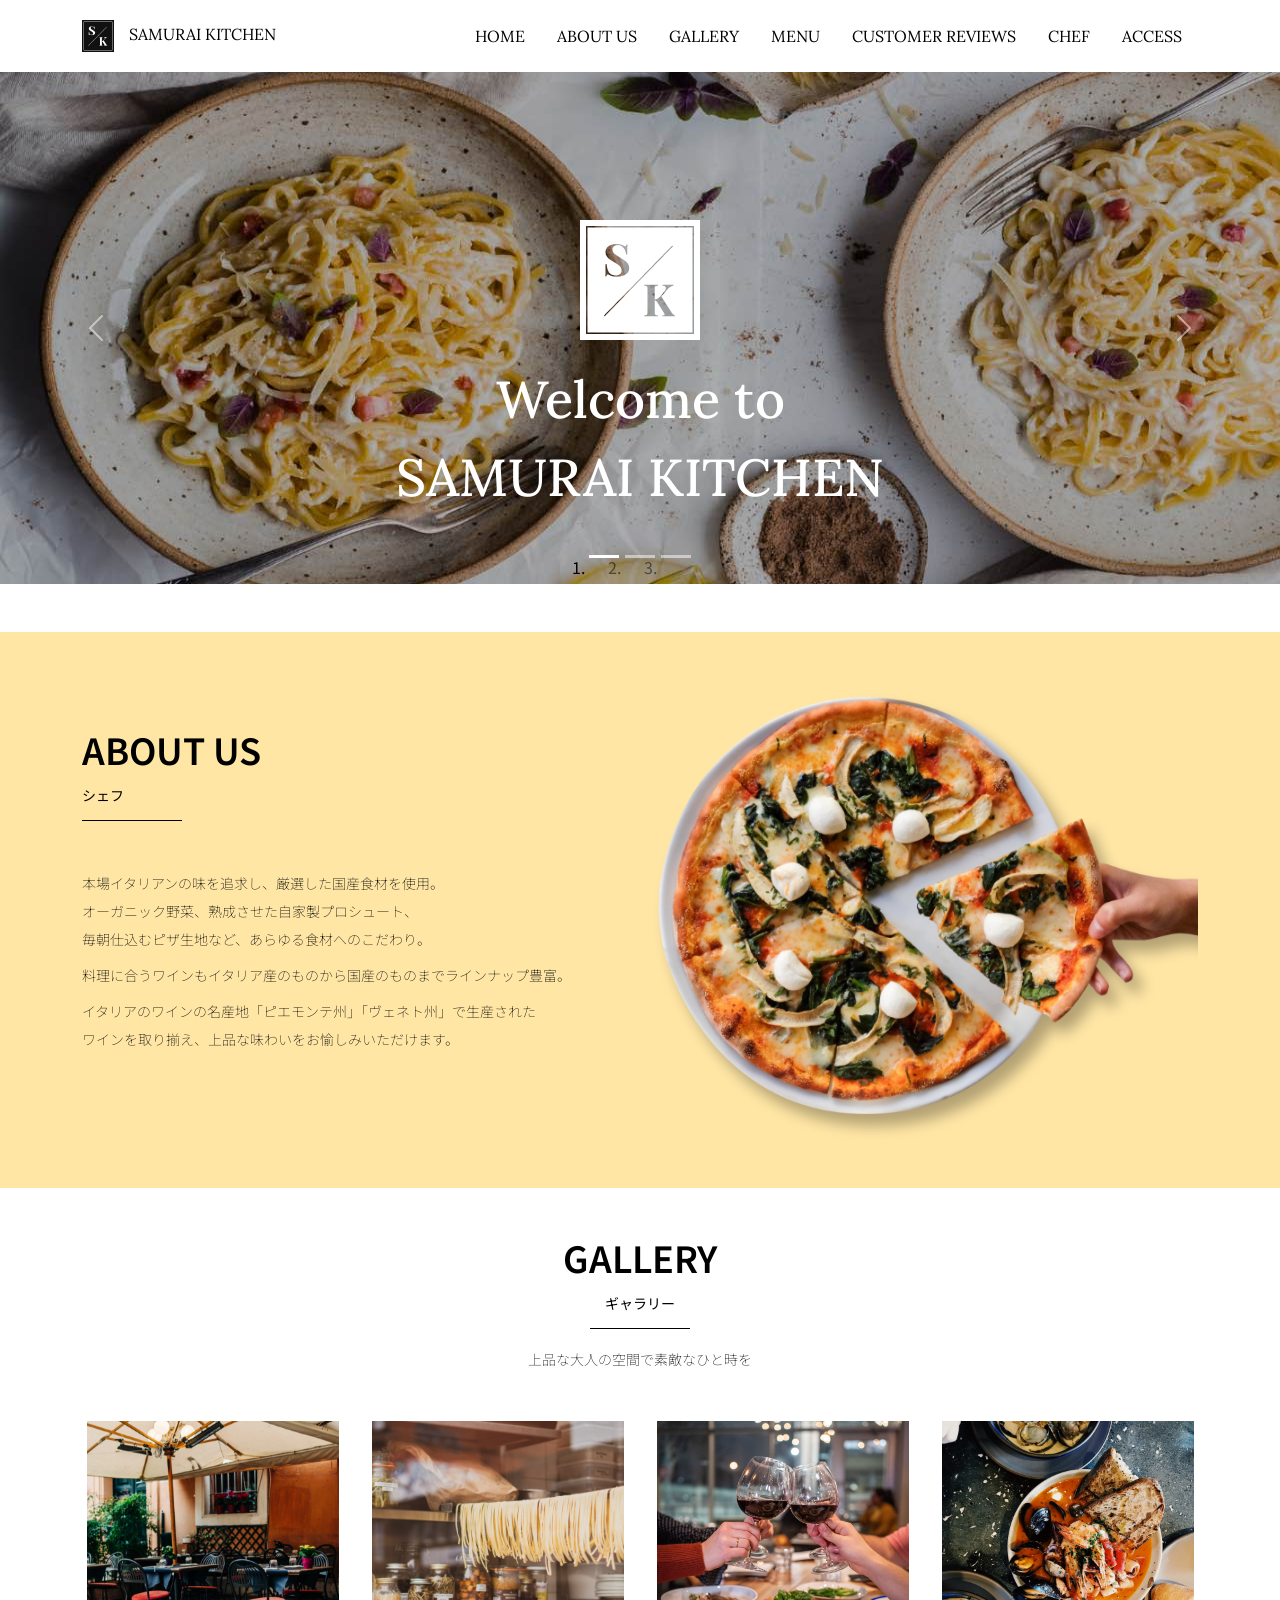
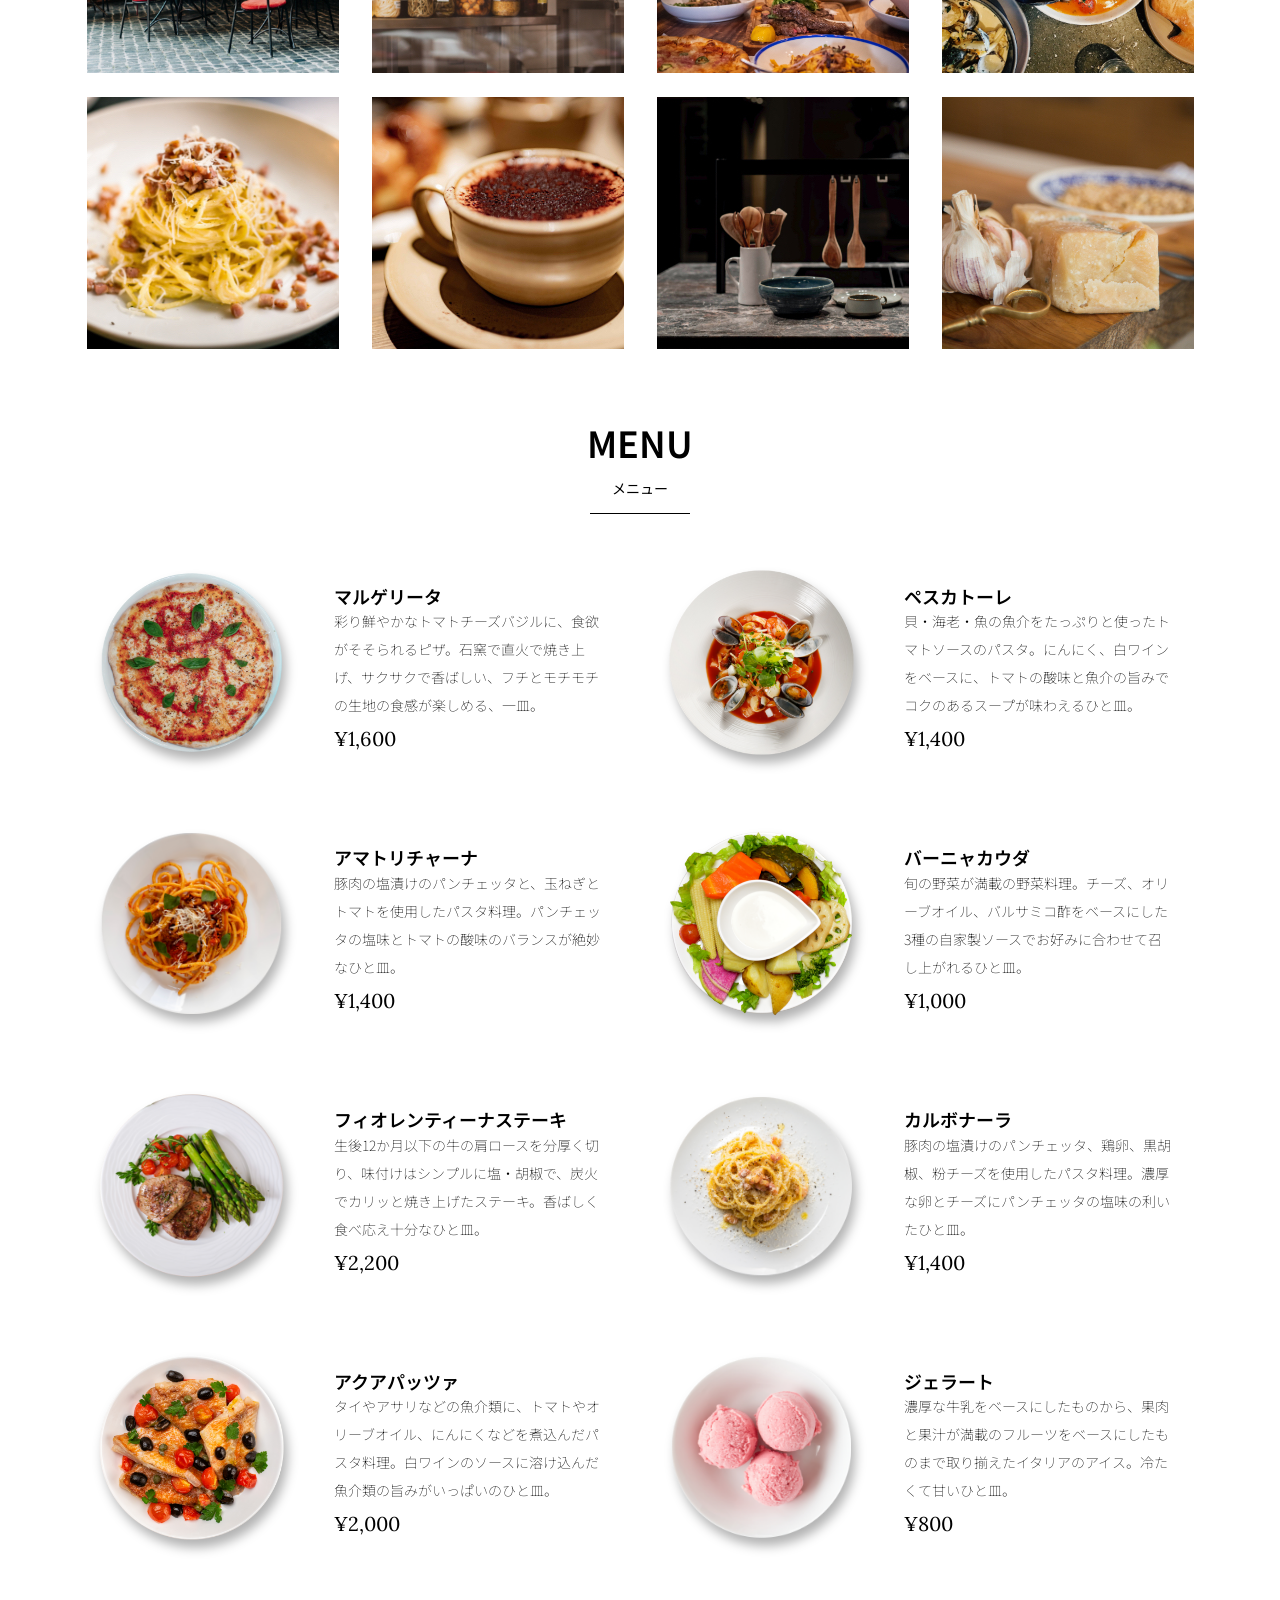
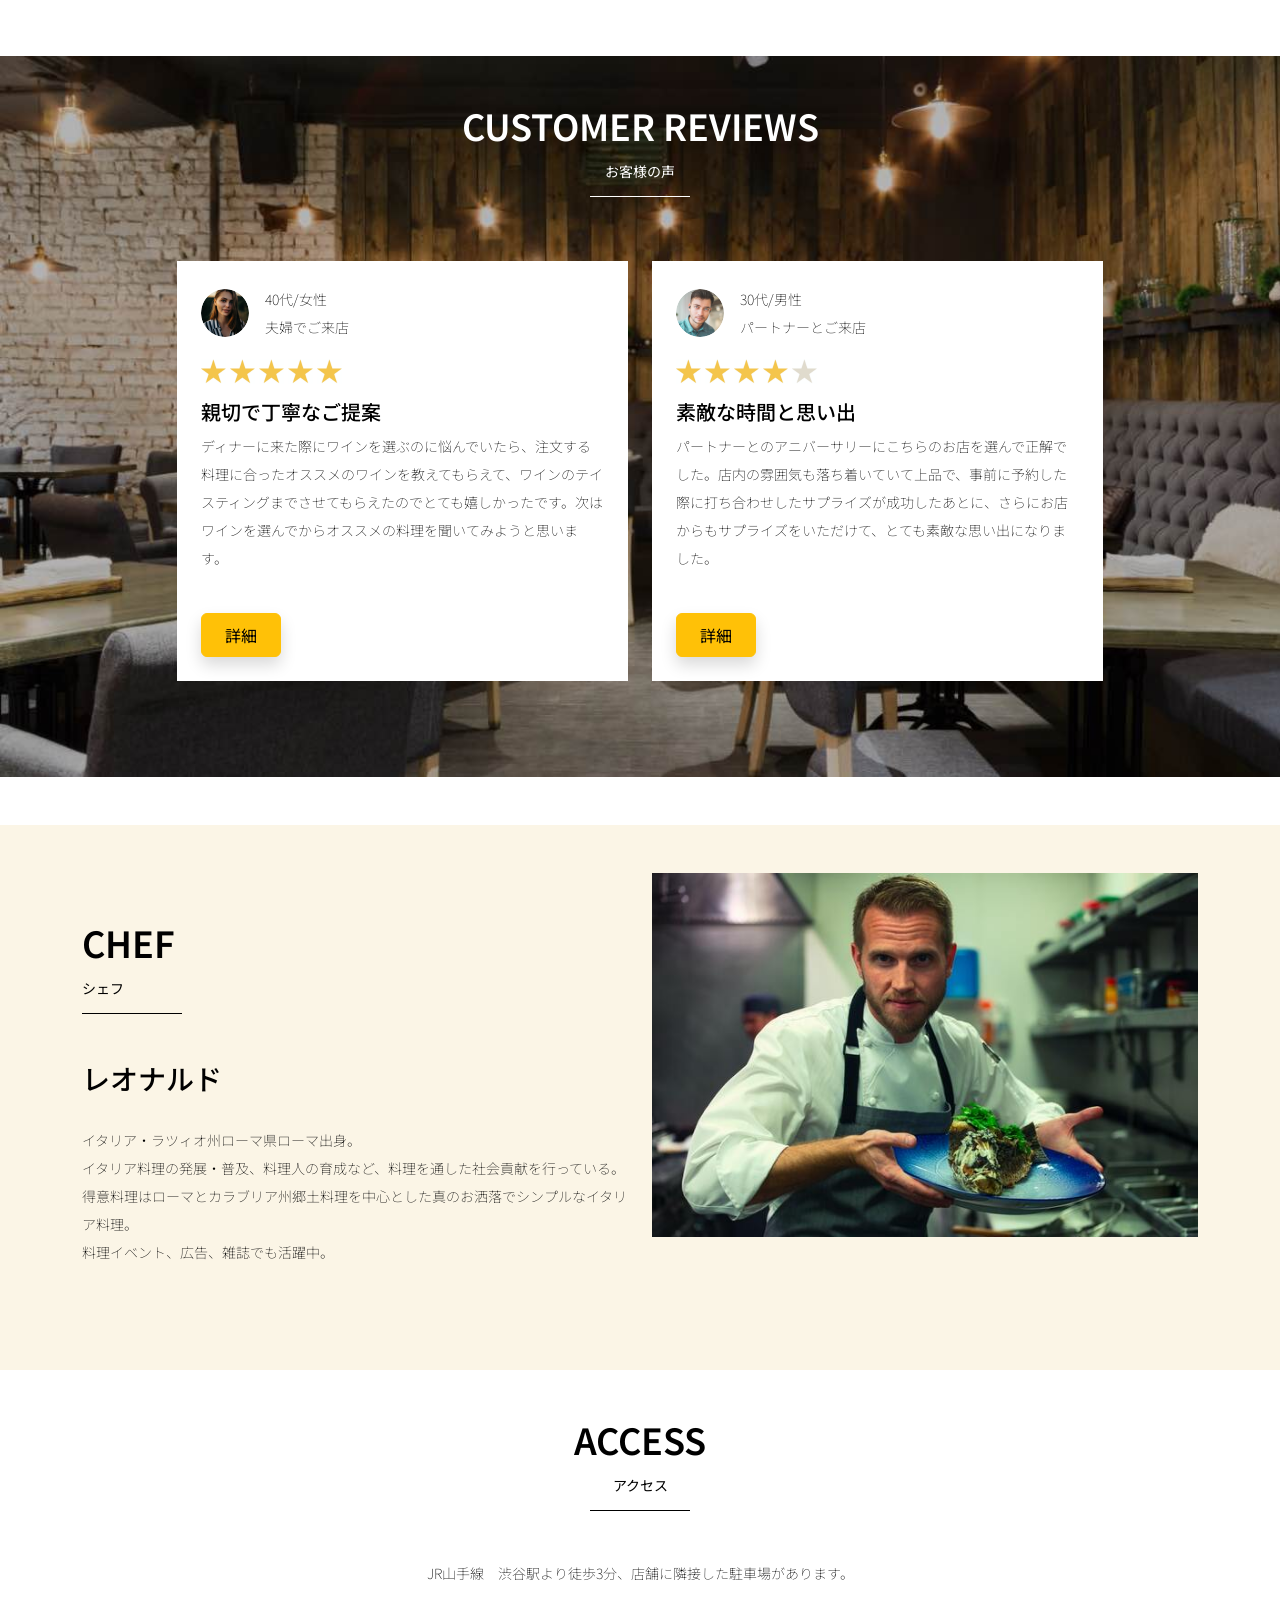
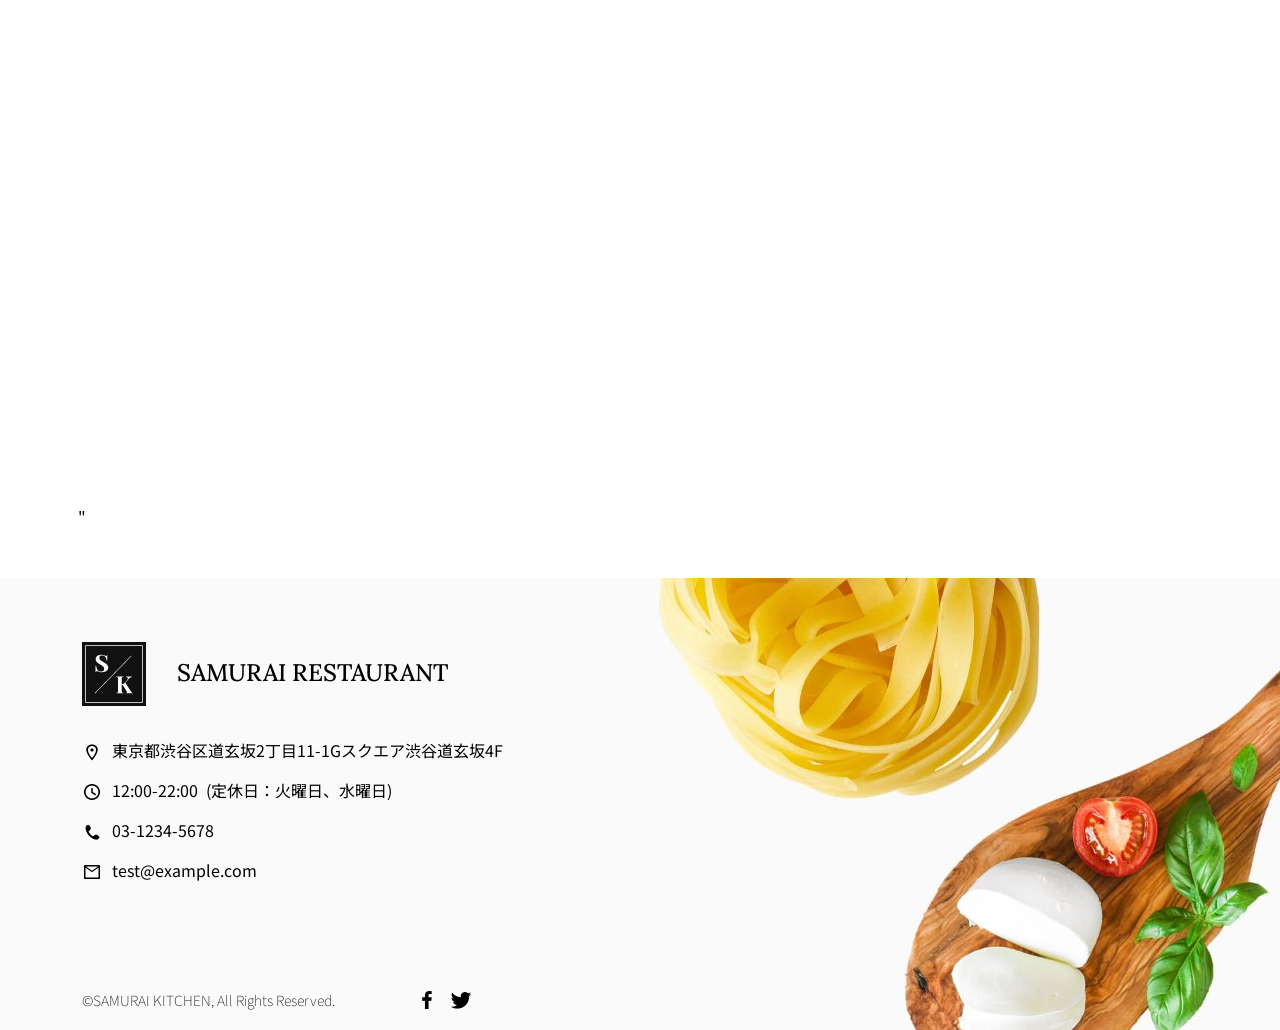
==== kadai_015/index.html @ 29d04e66 "Add files via upload" ====
<!doctype html>
<html lang="ja">

<head>
  <meta charset="utf-8">
  <meta name="viewport" content="width=device-width, initial-scale=1">
  <meta name="description" content="">
  <meta name="author" content="SAMURAI ENGINEER">
  <title>SAMURAI XD_HTML教材</title>
  <!-- ************************************************ bootstrap.min.cssの読み込み -->
  <link href="https://cdn.jsdelivr.net/npm/bootstrap@5.0.0-beta1/dist/css/bootstrap.min.css" rel="stylesheet"
    integrity="sha384-giJF6kkoqNQ00vy+HMDP7azOuL0xtbfIcaT9wjKHr8RbDVddVHyTfAAsrekwKmP1" crossorigin="anonymous">
  <!-- ************************************************ bootstrap.bundle.min.jsの読み込み -->
  <script src="https://cdn.jsdelivr.net/npm/bootstrap@5.0.0-beta1/dist/js/bootstrap.bundle.min.js"
    integrity="sha384-ygbV9kiqUc6oa4msXn9868pTtWMgiQaeYH7/t7LECLbyPA2x65Kgf80OJFdroafW" crossorigin="anonymous" defer>
  </script>

  <!-- ************************************************ Google Font読み込み -->
  <link rel="preconnect" href="https://fonts.gstatic.com">
  <link href="https://fonts.googleapis.com/css2?family=Lora&display=swap" rel="stylesheet">
  <link href="https://fonts.googleapis.com/css2?family=Noto+Sans+JP:wght@300&display=swap" rel="stylesheet">
  <!-- ************************************************ Font Awesome -->
  <link rel="stylesheet" href="https://use.fontawesome.com/releases/v5.1.0/css/all.css"
    integrity="sha384-lKuwvrZot6UHsBSfcMvOkWwlCMgc0TaWr+30HWe3a4ltaBwTZhyTEggF5tJv8tbt" crossorigin="anonymous">
  <!-- ************************************************今回作成する styles.cssの読み込み -->
  <link href="stylesheet/style.css" rel="stylesheet">
  <!-- ************************************************  -->
</head>

<body>
  <main>
        <!-- ナビゲーションバー開始 -->
   <nav class="navbar navbar-expand-lg">
     <div class="container">
       <a class="navbar-brand my_navbar_brand">
         <img class="img-fluid navbar_brand_logo" src="img/site_logo.png" alt="サイトアイコン"><span>SAMURAI KITCHEN</span>
       </a>
       <div class="navbar-toggler hamburger_menu" data-bs-toggle="collapse" data-bs-target="#navbarNav"
         　aria-controls="navbarNav" aria-expanded="false" aria-label="Toggle navigation">
         <input type="checkbox" id="hamburger_btn_check">
         <label for="hamburger_btn_check" class="hamburger_btn">
           <img class="btn_open" src="img/button_open.png" alt="ナビゲーションバーのボタン">
           <img class="btn_close" src="img/button_close.png" alt="ナビゲーションバーのボタン">
         </label>
       </div>
       <div class="collapse navbar-collapse justify-content-end" id="navbarNav">
         <ul class="navbar-nav">
           <li class="nav-item px-2">
             <a class="nav-link my_nav_link my-2" aria-current="page" href="#">HOME</a>
           </li>

           <li class="nav-item px-2">
             <a class="nav-link my_nav_link my-2" href="#about">ABOUT US</a>
           </li>

           <li class="nav-item px-2">
             <a class="nav-link my_nav_link my-2" href="#gallery">GALLERY</a>
           </li>

           <li class="nav-item px-2">
             <a class="nav-link my_nav_link my-2" href="#menu">MENU</a>
           </li>

           <li class="nav-item px-2">
             <a class="nav-link my_nav_link my-2" href="#review">CUSTOMER REVIEWS</a>
           </li>
           <li class="nav-item px-2">
             <a class="nav-link my_nav_link my-2" href="#chef">CHEF</a>
           </li>

           <li class="nav-item px-2">
             <a class="nav-link my_nav_link my-2" href="#access">ACCESS</a>
           </li>
             
         </ul>
       </div>
     </div>
   </nav>
<!-- ナビゲーションバー終了 -->

    <!-- ************************************************ カルーセル開始 -->
     <div id="myCarousel" class="carousel slide mb-5" data-bs-ride="carousel">
      <ol class="carousel-indicators">
        <li data-bs-target="#myCarousel" data-bs-slide-to="0" class="active"></li>
        <li data-bs-target="#myCarousel" data-bs-slide-to="1"></li>
        <li data-bs-target="#myCarousel" data-bs-slide-to="2"></li>      
      </ol>
      <div class="carousel-inner">
        <div class="carousel-item active">
          <img src="img/slider-1.jpg" alt="SAMURAI KITCHEN-1">
          <div class="carousel-caption">
            <h1 class="my_carousel_caption">
              Welcome to<br>
              SAMURAI KITCHEN
            </h1>
          </div>
        </div>
        <div class="carousel-item">
          <img src="img/slider-2.jpg" alt="サンプル画像">
          <div class="carousel-caption">
            <h1 class="my_carousel_caption">
              The fabulous combination of&nbsp;wine&nbsp;and&nbsp;food
            </h1>
          </div>
        </div>
        <div class="carousel-item">
          <img src="img/slider-3.jpg" alt="サンプル画像">
          <div class="carousel-caption">
            <h1 class="my_carousel_caption">Get the Italian taste<br>
       at the SAMURAI&nbsp;KITCHEN
      </h1>
          </div>
        </div>
      </div>
      <a class="carousel-control-prev" href="#myCarousel" role="button" data-bs-slide="prev">
        <span class="carousel-control-prev-icon" aria-hidden="true"></span>
        <span class="visually-hidden">Previous</span>
      </a>
      <a class="carousel-control-next" href="#myCarousel" role="button" data-bs-slide="next">
        <span class="carousel-control-next-icon" aria-hidden="true"></span>
        <span class="visually-hidden">Next</span>
      </a>
     </div>

    <!-- ************************************************ カルーセル終了 -->

    <!-- ************************************************ アバウトセクション開始 -->
    <section class="about_us_bg" id="about">
      <div class="container py-5 mb-5">
        <div class="row">
          <div class="col-lg-6 text-left">
            <div class="py-5">
              <h2 class="section_title about mb-5">
                ABOUT US
              </h2>
              <p class="mb-2">本場イタリアンの味を追求し、厳選した国産食材を使用。<br>
               オーガニック野菜、熟成させた自家製プロシュート、<br>
               毎朝仕込むピザ生地など、あらゆる食材へのこだわり。<br>
              </p>
              <p class="mb-2">料理に合うワインもイタリア産のものから国産のものまでラインナップ豊富。<br>
              </p>
              <p class="mb-2">イタリアのワインの名産地「ピエモンテ州」「ヴェネト州」で生産された<br>
               ワインを取り揃え、上品な味わいをお愉しみいただけます。<br>
              </p>
            </div>
          </div>
          <div class="col-lg-6">
            <img src="img/img-about-us.png" class="img-fluid" alt="pizza">
          </div>
        </div>
      </div>

    </section>
    <!-- ************************************************ アバウトセクション終了 -->

    <!-- ************************************************ ギャラリーセクション開始 -->
    <section id="gallery">
      <div class="container mb-5">
        <h2 class="mb-3 section_title gallery text-center">GALLERY</h2>
        <p class="text-center mb-5">上品な大人の空間で素敵なひと時を

        </p> 
        <div class="row">
          <div class="col-6 col-lg-3 mb-4 d-flex justify-content-center">
            <img class="img-fluid" src="img/gallery-1.jpg" alt="サンプル画像">
          </div>
          <div class="col-6 col-lg-3 mb-4 d-flex justify-content-center">
            <img class="img-fluid" src="img/gallery-2.jpg" alt="サンプル画像">
          </div>
          <div class="col-6 col-lg-3 mb-4 d-flex justify-content-center">
            <img class="img-fluid" src="img/gallery-3.jpg" alt="サンプル画像">
          </div>
          <div class="col-6 col-lg-3 mb-4 d-flex justify-content-center">
            <img class="img-fluid" src="img/gallery-4.jpg" alt="サンプル画像">
          </div> 
          <div class="col-6 col-lg-3 mb-4 d-flex justify-content-center">
            <img class="img-fluid" src="img/gallery-5.jpg" alt="サンプル画像">
          </div>
          <div class="col-6 col-lg-3 mb-4 d-flex justify-content-center">
            <img class="img-fluid" src="img/gallery-6.jpg" alt="サンプル画像">
          </div>
          <div class="col-6 col-lg-3 mb-4 d-flex justify-content-center">
            <img class="img-fluid" src="img/gallery-7.jpg" alt="サンプル画像">
          </div>
          <div class="col-6 col-lg-3 mb-4 d-flex justify-content-center">
            <img class="img-fluid" src="img/gallery-8.jpg" alt="サンプル画像">
          </div>
        </div>
      </div>
    </section>
    <!-- ************************************************ ギャラリーセクション終了 -->

    <!-- ************************************************ メニューセクション -->
    <section id="menu">
      <div class="container">
        <div class="row">
          <div class="col-lg-12">
            <h2 class="section_title menu text-center mb-5">MENU</h2>
          </div>
        </div>
      </div>
      <div class="container mb-5">
        <div class="row">
          <div class="col-12 col-lg-6">
            <div class="row g-0 mb-4">
              <div class="col-12 col-lg-5 text-center">
                <img src="img/margherita.png" class="img-fluid" alt="マルゲリータ">

              </div>
              <div class="col-12 col-lg-7 p-4">
                <h4 class="mb-0 menu_title">マルゲリータ</h4>
                <p class="my-auto">彩り鮮やかなトマトチーズバジルに、食欲がそそられるピザ。石窯で直火で焼き上げ、サクサクで香ばしい、フチとモチモチの生地の食感が楽しめる、一皿。</p>
                <p class="menu_price">¥1,600</p>
              </div>
            </div>
          </div>
          <div class="col-12 col-lg-6">
            
              <div class="row g-0 mb-4">
                <div class="col-12 col-lg-5 text-center">
                  <img src="img/pescatore.png" class="img-fluid" alt="ペスカトーレ">
                  
                </div>
                <div class="col-12 col-lg-7 p-4">
                  <h4 class="mb-0 menu_title">ペスカトーレ</h4>
                  <p class="my-auto">貝・海老・魚の魚介をたっぷりと使ったトマトソースのパスタ。にんにく、白ワインをベースに、トマトの酸味と魚介の旨みでコクのあるスープが味わえるひと皿。</p>
                  <p class="menu_price">¥1,400	</p>
                </div>
              </div>
          </div>
          <div class="col-12 col-lg-6">
              <div class="row g-0 mb-4">
              <div class="col-12 col-lg-5 text-center">
                <img src="img/amatriciana.png" class="img-fluid" alt="アマトリチャーナ	">

              </div>
              <div class="col-12 col-lg-7 p-4">
                <h4 class="mb-0 menu_title">アマトリチャーナ	</h4>
                <p class="my-auto">豚肉の塩漬けのパンチェッタと、玉ねぎとトマトを使用したパスタ料理。パンチェッタの塩味とトマトの酸味のバランスが絶妙なひと皿。</p>
                <p class="menu_price">¥1,400</p>
              </div>
            </div>
          </div>
          <div class="col-12 col-lg-6">
            <div class="row g-0 mb-4">
              <div class="col-12 col-lg-5 text-center">
                <img src="img/bagna-cauda.png" class="img-fluid" alt="バーニャカウダ">

              </div>
              <div class="col-12 col-lg-7 p-4">
                <h4 class="mb-0 menu_title">バーニャカウダ</h4>
                <p class="my-auto">旬の野菜が満載の野菜料理。チーズ、オリーブオイル、バルサミコ酢をベースにした3種の自家製ソースでお好みに合わせて召し上がれるひと皿。</p>
                <p class="menu_price">¥1,000</p>
              </div>
            </div>
          </div>  
          <div class="col-12 col-lg-6">
          <div class="row g-0 mb-4">
            <div class="col-12 col-lg-5 text-center">
              <img src="img/steak.png" class="img-fluid" alt="ステーキ">

            </div>
            <div class="col-12 col-lg-7 p-4">
              <h4 class="mb-0 menu_title">フィオレンティーナステーキ</h4>
              <p class="my-auto">生後12か月以下の牛の肩ロースを分厚く切り、味付けはシンプルに塩・胡椒で、炭火でカリッと焼き上げたステーキ。香ばしく食べ応え十分なひと皿。</p>
              <p class="menu_price">¥2,200</p>
            </div>
          </div>
          </div>
        
          <div class="col-12 col-lg-6">
            <div class="row g-0 mb-4">
              <div class="col-12 col-lg-5 text-center">
                <img src="img/carbonara.png" class="img-fluid" alt="カルボナーラ">
              </div>
            <div class="col-12 col-lg-7 p-4">
              <h4 class="mb-0 menu_title">カルボナーラ</h4>
              <p class="my-auto">豚肉の塩漬けのパンチェッタ、鶏卵、黒胡椒、粉チーズを使用したパスタ料理。濃厚な卵とチーズにパンチェッタの塩味の利いたひと皿。</p>
              <p class="menu_price">¥1,400</p>
            </div>
          </div>
        </div>
        <div class="col-12 col-lg-6">
          <div class="row g-0 mb-4">
            <div class="col-12 col-lg-5 text-center">
              <img src="img/acqua-pazza.png" class="img-fluid" alt="アクアパッツァ">

            </div>
            <div class="col-12 col-lg-7 p-4">
              <h4 class="mb-0 menu_title">アクアパッツァ</h4>
              <p class="my-auto">タイやアサリなどの魚介類に、トマトやオリーブオイル、にんにくなどを煮込んだパスタ料理。白ワインのソースに溶け込んだ魚介類の旨みがいっぱいのひと皿。</p>
              <p class="menu_price">¥2,000</p>
            </div>
          </div>
        </div>
        <div class="col-12 col-lg-6">
          <div class="row g-0 mb-4">
            <div class="col-12 col-lg-5 text-center">
              <img src="img/gelato.png" class="img-fluid" alt="ジェラート">

            </div>
            <div class="col-12 col-lg-7 p-4">
              <h4 class="mb-0 menu_title">ジェラート</h4>
              <p class="my-auto">濃厚な牛乳をベースにしたものから、果肉と果汁が満載のフルーツをベースにしたものまで取り揃えたイタリアのアイス。冷たくて甘いひと皿。</p>
              <p class="menu_price">¥800</p>
            </div>
          </div>
          </div>
        </div>
      </div>

    </section>
    <!-- ************************************************ メニューセクション終了 -->

    <!-- ************************************************ レビューセクション開始 -->
    <section id="review">
      <div class="review_wrapper">
        <div class="container py-5 mb-5">
          <div class="text-center mb-5">
            <h2 class="section_title review text-center text-white">CUSTOMER REVIEWS</h2>
          </div>
          <div class="row pb-5 justify-content-center">
            <div class="col-12 col-lg-5 mt-3">
              <div class="bg-white h_420">
                <div class="p-4">
                  <div class="d-flex align-items-center">
                    <img src="img/customer-woman.png" class="reviewer_img" alt="サンプル画像">
                    <div>
                      <p class="my-0">40代/女性</p>
                      <p class="my-0">夫婦でご来店</p>
                    </div>
                  </div>
                  <div class="my-3">
                    <img src="img/star-point.png" class="star_img" alt="star">
                    <img src="img/star-point.png" class="star_img" alt="star">
                    <img src="img/star-point.png" class="star_img" alt="star">
                    <img src="img/star-point.png" class="star_img" alt="star">
                    <img src="img/star-point.png" class="star_img" alt="star">
                    
                  </div>
                  <h5>親切で丁寧なご提案</h5>
                  <p>
                    ディナーに来た際にワインを選ぶのに悩んでいたら、注文する料理に合ったオススメのワインを教えてもらえて、ワインのテイスティングまでさせてもらえたのでとても嬉しかったです。次はワインを選んでからオススメの料理を聞いてみようと思います。

                  </p>
                  <button type="button" class="btn btn-warning shadow fix_bottom">詳細</button>
                </div>
              </div>
            </div>
            <div class="col-12 col-lg-5 mt-3">
            <div class="bg-white h_420">
              <div class="p-4">
                <div class="d-flex align-items-center">
                  <img src="img/customer-man.png" class="reviewer_img" alt="サンプル画像">
                  <div>
                    <p class="my-0">30代/男性</p>
                    <p class="my-0">パートナーとご来店</p>
                  </div>
                </div>
                <div class="my-3">
                  <img src="img/star-point.png" class="star_img" alt="star">
                  <img src="img/star-point.png" class="star_img" alt="star">
                  <img src="img/star-point.png" class="star_img" alt="star">
                  <img src="img/star-point.png" class="star_img" alt="star">
                  <img src="img/star-no-point.png" class="star_img" alt="no-star">
                </div>    
                <h5>素敵な時間と思い出</h5>
                <p>
                パートナーとのアニバーサリーにこちらのお店を選んで正解でした。店内の雰囲気も落ち着いていて上品で、事前に予約した際に打ち合わせしたサプライズが成功したあとに、さらにお店からもサプライズをいただけて、とても素敵な思い出になりました。
                </p>
                <button type="button" class="btn btn-warning shadow fix_bottom">詳細</button>
              </div>
            </div>
          </div>
        </div>
      </div>
      


    </section>
    <!-- ************************************************ レビューセクション終了 -->
<section class="chef_bg" id="chef">
      <div class="container py-5 mb-5">
        <div class="row">
          <div class="col-lg-6 text-left">
            <div class="py-5">
              <h2 class="section_title about mb-5">
                CHEF
              </h2>
              <h3>レオナルド</h3>
              <p class="mb-2">イタリア・ラツィオ州ローマ県ローマ出身。<br>
               イタリア料理の発展・普及、料理人の育成など、料理を通した社会貢献を行っている。 <br>
               得意料理はローマとカラブリア州郷土料理を中心とした真のお洒落でシンプルなイタリア料理。<br>
               料理イベント、広告、雑誌でも活躍中。
              </p>
              
            </div>
          </div>
          <div class="col-lg-6">
            <img src="img/chef.jpg" class="img-fluid" alt="chef">
          </div>
        </div>
      </div>

</section>
    <!-- ************************************************ アクセスセクション開始 -->
    <section id="access">
      <div class="container">
        <div class="row">
          <div class="col-lg-12 text-center mb-5">
            <h2 class="section_title text-center access mb-5">ACCESS</h2>
            <p>JR山手線　渋谷駅より徒歩3分、店舗に隣接した駐車場があります。</p>
          </div>
        </div>      
      </div>
      <div class="container mb-5 px-2">
       <iframe src="https://www.google.com/maps/embed?pb=!1m18!1m12!1m3!1d3241.27895154905!2d139.7494937!3d35.6701328!2m3!1f0!2f0!3f0!3m2!1i1024!2i768!4f13.1!3m3!1m2!1s0x60188b602972bb83%3A0xa6b553df33a5bd04!2zU0FNVVJBSSBFTkdJTkVFUiDkvo3jgqjjg7Pjgrjjg4vjgqI!5e0!3m2!1sja!2sjp!4v1780521228372!5m2!1sja!2sjp" 
             class="w-100" style="height: 50vh;" loading="lazy"></iframe>"
      </div>

    </section>
    <!-- ************************************************ アクセスセクション終了 -->


    <!-- ************************************************ フッター開始 -->
    <footer id="footer">
      <div class="container">
        <div class="row">
          <div class="col-12 col-lg-6 position-relative">
            <div class="row pt-5">
              <div class="col-lg-2 text-center my-3">
                <img class="img-fluid footer_brand_logo" src="img/site_logo.png" alt="サンプル画像">
              </div>
              <div class="col-lg-10 align-self-center my-3">
                <h2 class="m-0 footer_text">SAMURAI RESTAURANT</h2>
              </div>
            </div>
            <div class="restaurant_info py-3">
              <div class="d-flex mb-3">
                <img src="img/icon-Marker.png" alt="marker">
                <p class="p-0 m-0">東京都渋谷区道玄坂2丁目11-1Gスクエア渋谷道玄坂4F</p>

              </div>
              <div class="d-flex mb-3">
                <img src="img/icon-Clock.png" alt="clock">
                <p class="p-0 m-0">12:00-22:00&nbsp;&nbsp;(定休日：火曜日、水曜日)</p>
              </div>
              <div class="d-flex mb-3">
                <img src="img/icon-Phone.png" alt="phone">
                <p class="p-0 m-0">03-1234-5678</p>
              </div>
              <div class="d-flex mb-3">
                <img src="img/icon-Mail.png" alt="mail">
                <p class="p-0 m-0">test@example.com</p>
              </div>
            </div>
            <div class="copy_right align-items-center">
              <p>
                ©SAMURAI KITCHEN, All Rights Reserved.
              </p>
              <img src="img/icon-facebook.png" class="sns_img" alt="facebook">
              <img src="img/icon-twitter.png" class="sns_img" alt="twitter">
            </div>
          </div>
          <div class="col-12 col-lg-6 d-none d-lg-block">
            <img src="img/background-footer.jpg" alt="背景画像">
          </div>
        </div>
      </div>

    </footer>
    <!-- ************************************************ フッター終了 -->
  </main>
</body>

</html>
---- kadai_015/stylesheet/style.css ----
/* ----------------------------------------------- 共通 */
html,
body {
  overflow-x: hidden;
}

body {
  color: #000000;
  font-family: 'Noto Sans JP', sans-serif;
  padding-bottom: 0;

}

p {
  line-height: 2.0em;
  font-weight: 100;
  font-style: normal;
  font-size: 14px;

}
.section_title {
  font-size: 36px;
  font-weight: 600;
}
.section_title::after {
  display: block;
  font-size: 14px;
  font-weight: 400;
  padding: 16px 0 16px;
  width: 100px;
  border-bottom: solid 1px #000000;
}


/* ----------------------------------------------- ナビゲーションバー */
.navbar_brand_logo {
  width: 32px;
  height: 32px;
  display: inline-block;
  margin-right: 15px;
}
.my_navbar_brand,
.my_nav_link {
  font-size: 16px;
  font-family: 'Lora',serif;
  color: #000000 !important;
}
.navbar-toggler {
  padding: 0 !important;
  border: none;

}
#hamburger_btn_check:checked~.hamburger_btn .btn_open {
  display: none;
}
.btn_close {
  display: none;
}
#hamburger_btn_check {
  display: none;
}






/* ----------------------------------------------- カールセル */
.my_carousel_caption {
  font-size: 52px;
  padding: 1.25rem 0;
  color: #fff;
  text-align: center;
  font-family: 'Lora', serif;
  line-height: 1.5em;
  
}
.my_carousel_caption::before {
  content: url(../img/logoSymbol_White.png);
  display: block;
}
@media  screen and (max-width: 375px) {
  .my_carousel_caption {
    font-size: 27px;
  }
  
}
.carousel-item {
  height: 32rem;
}
.carousel-item > img {
  position: absolute;
  top: 0;
  left: 0;
  min-width: 100%;
  height: 32rem;
}


/* ----------------------------------------------- アバウト */
.about::after {
  content: "私たちについて";
}
.about_us_bg {
  background-color: #ffe6a5;
}




/* ----------------------------------------------- ギャラリー */
.gallery::after {
  content: "ギャラリー";
  margin: 0 auto 0;

}




/* ----------------------------------------------- メニュー */
.menu::after {
  content: "メニュー";
  margin: 0 auto;
}
.menu_title {
  font-size: 18px;
  font-weight: 600;
  font-style: normal;
}
.menu_price {
  font-size: 20px;
  font-weight: 400;
  font-family: 'Lora',serif;
}



/* ----------------------------------------------- レビュー */
.review_wrapper {
  background-image: url(../img/background-reviews.jpg);
  background-repeat: no-repeat;
  background-size: cover;
}
.review::after {
  content: "お客様の声";
  margin: 0 auto;
  border-bottom: solid 1px #FFFFFF;
}
.h_420 {
  height: 420px;
  position: relative;
}
.reviewer_img {
  width: 48px;
  height: 48px;
  border-radius: 50%;
  margin-right: 16px;
}
.star_img {
  width: 25px;
  height: 25px;

}
.fix_bottom {
  position: absolute;
  width: 80px;
  height: 44px;
  left: 24px;
  bottom: 24px;
}

.about::after {
  content: "シェフ";
}
.chef_bg {
  background-color: #fbf5e6;
}
#chef h3 {
  margin-bottom: 30px;
}

/* ----------------------------------------------- アクセス */
.access::after {
  content: "アクセス";
  margin: 0 auto;
}




/* ----------------------------------------------- フッター */
#footer {
  background-color: #fafafa;
}
.copy_right {
  font-size: 14px;
  position: absolute;
  bottom: 1rem;
  left: 12px;
  display: flex;
}
.copy_right>p {
  margin-right: 5rem;
  margin-bottom: 0;
}
.copy_right > img.sns_img{
  height: 24px;
  width: 24px;
  margin-right: 10px;
  margin-top: 0;
}
.restaurant_info p {
  font-weight: 400;
  line-height: 1.5;
  font-size: 16px;
}
.restaurant_info img {
  width: 20px;
  height: 20px;
  margin-right: 10px;
  line-height: 1.5;
  margin-top: auto;
}
.footer_brand_logo {
  width: 64px;
  height: 64px;
  display: inline-block;
  margin-right: 15px;
}
.footer_text {
  font-size: 24px;
  font-family: 'Lora', serif;
}

@media screen and (max-width: 991px) {
  .footer_text,
  .copy_right {
    margin-top: 2rem;
    text-align: center;
    position: relative;

  }
  .copy_right > p,img {
    margin-right: 1rem;
    font-size: 14px;
    margin: 0;
    line-height: 35px;
  }
}
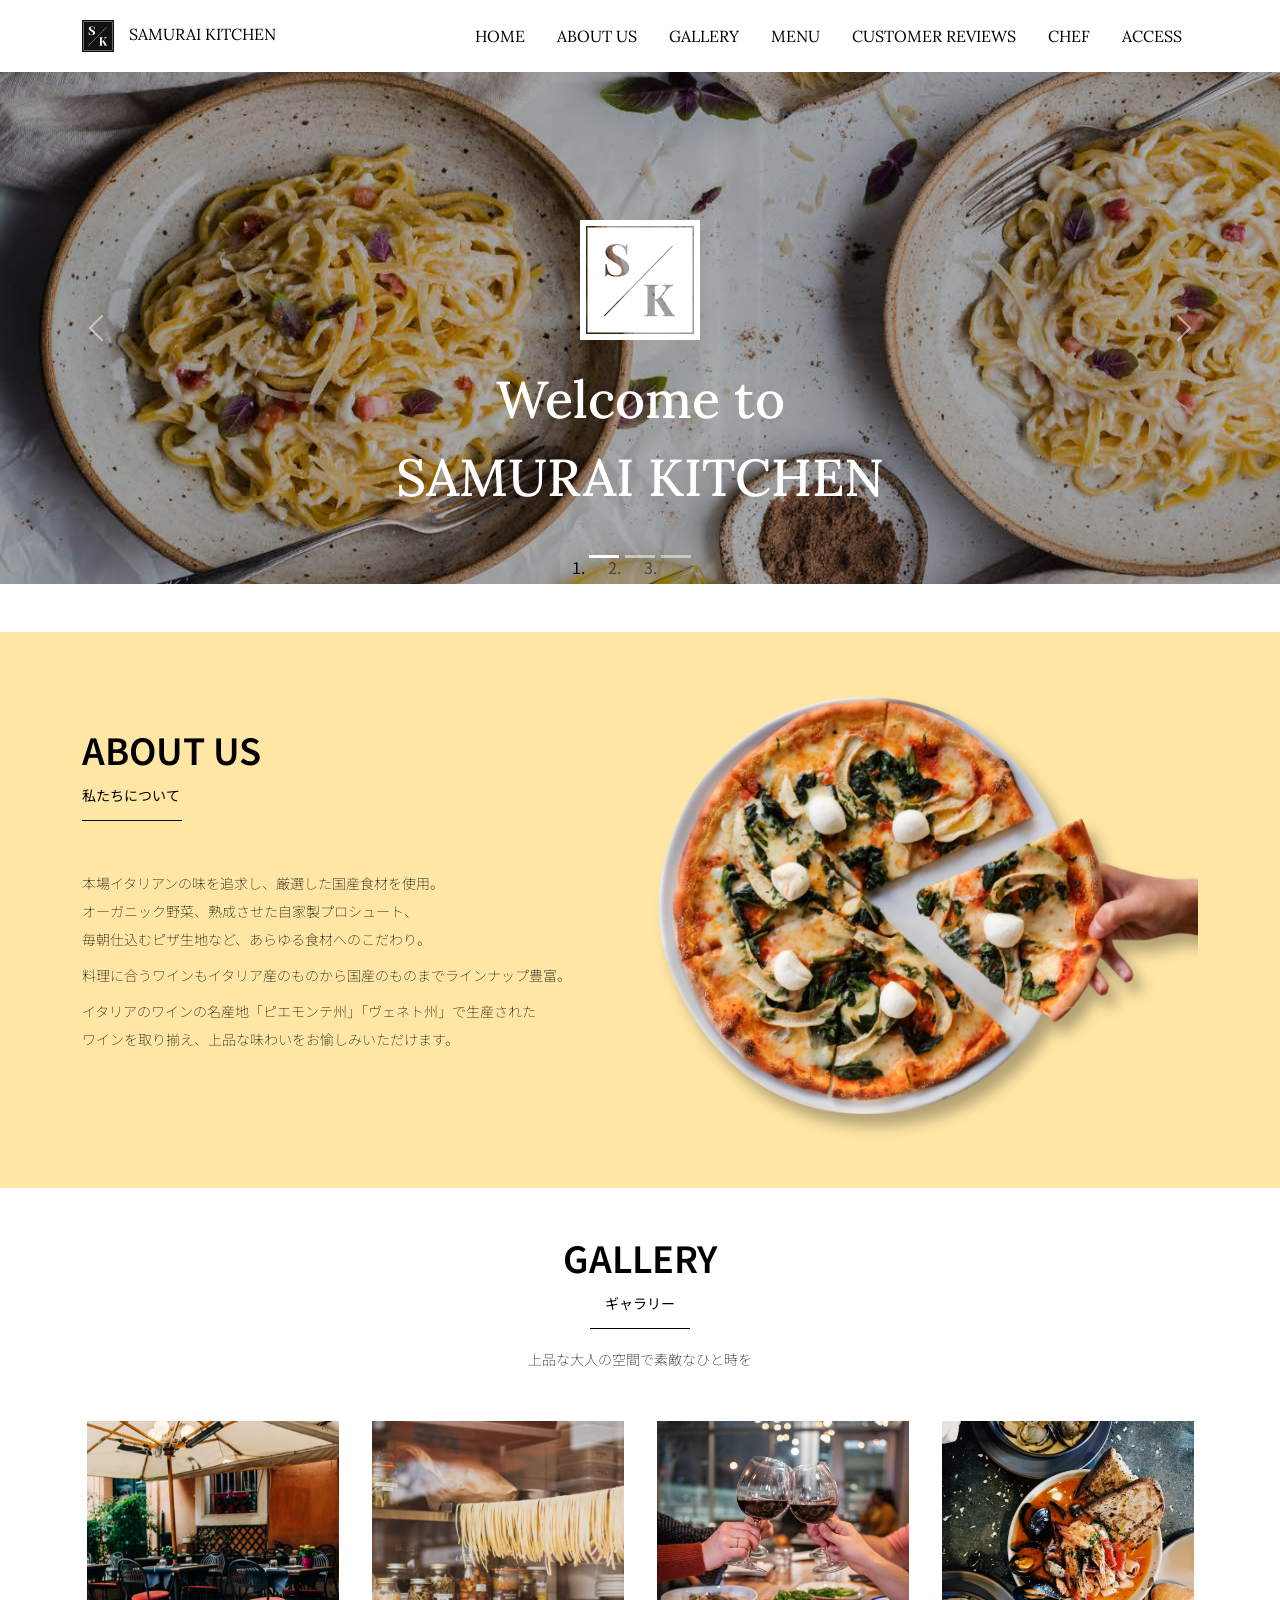
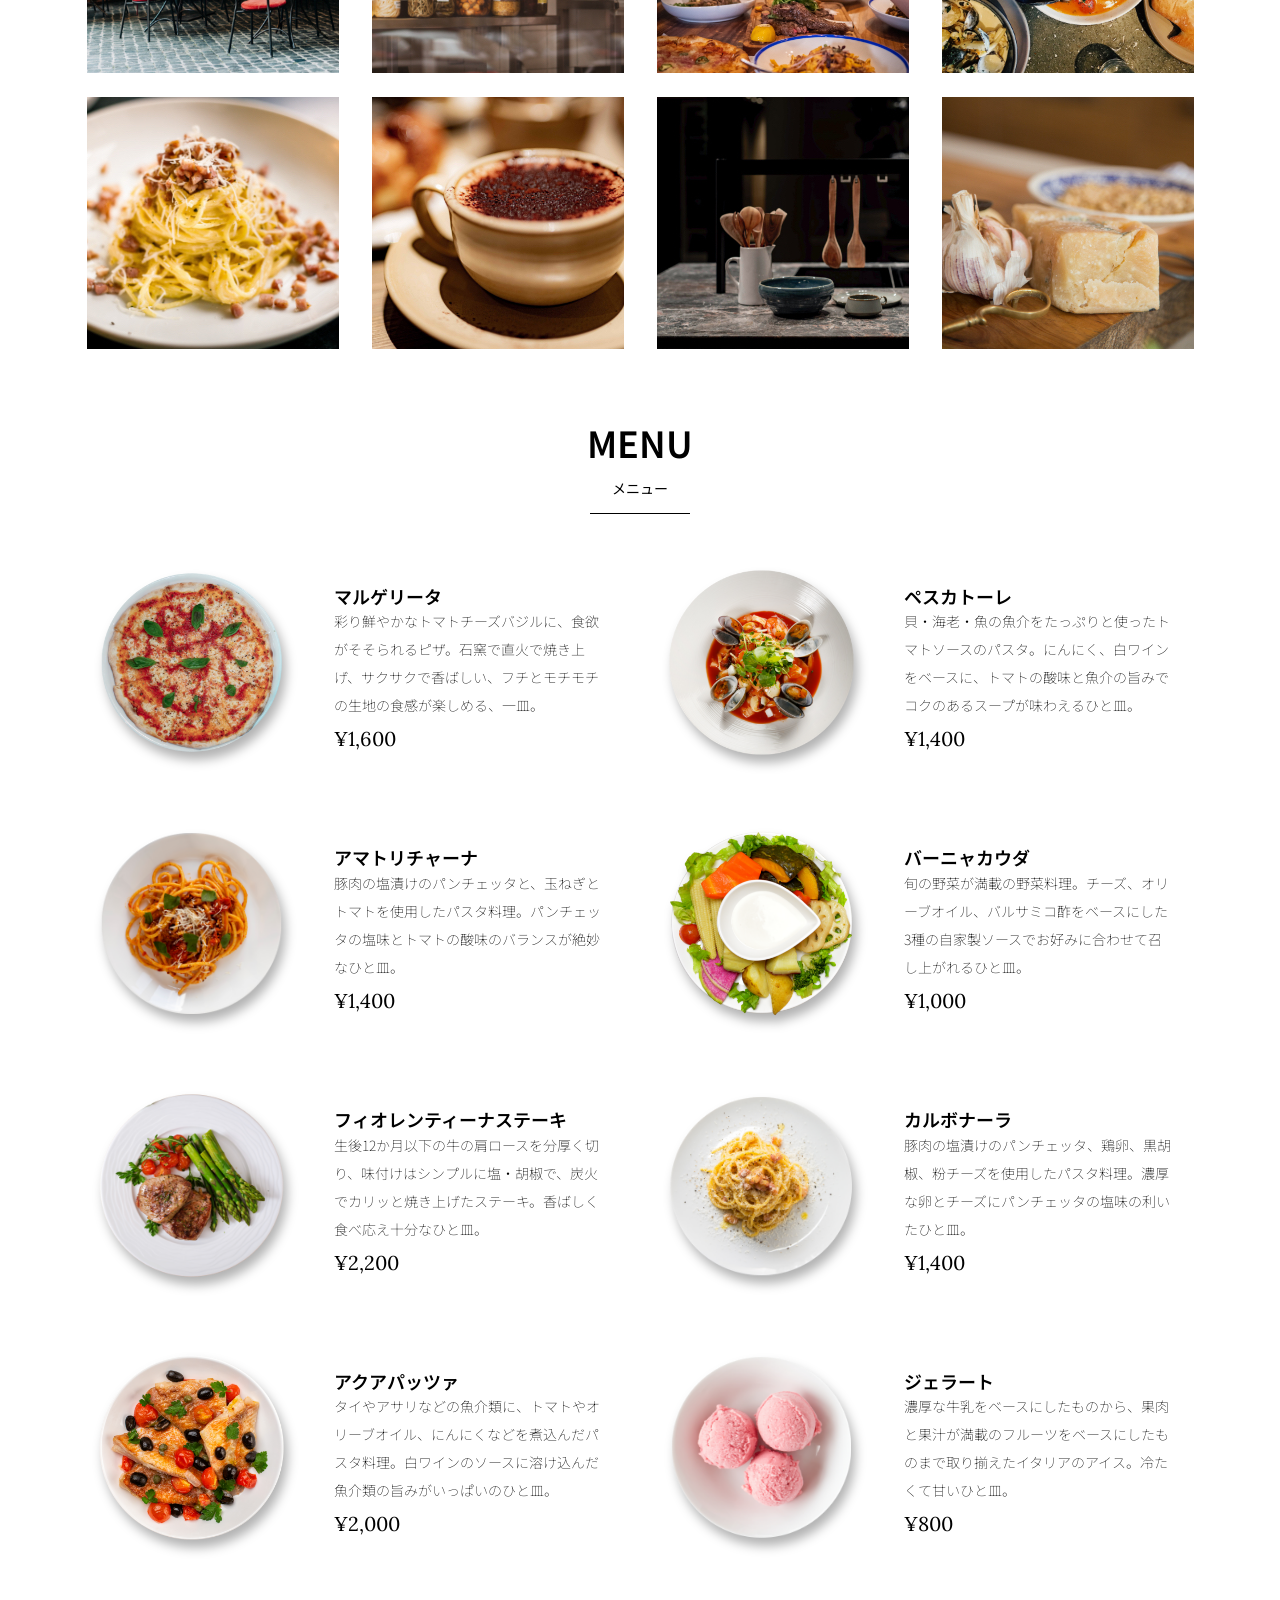
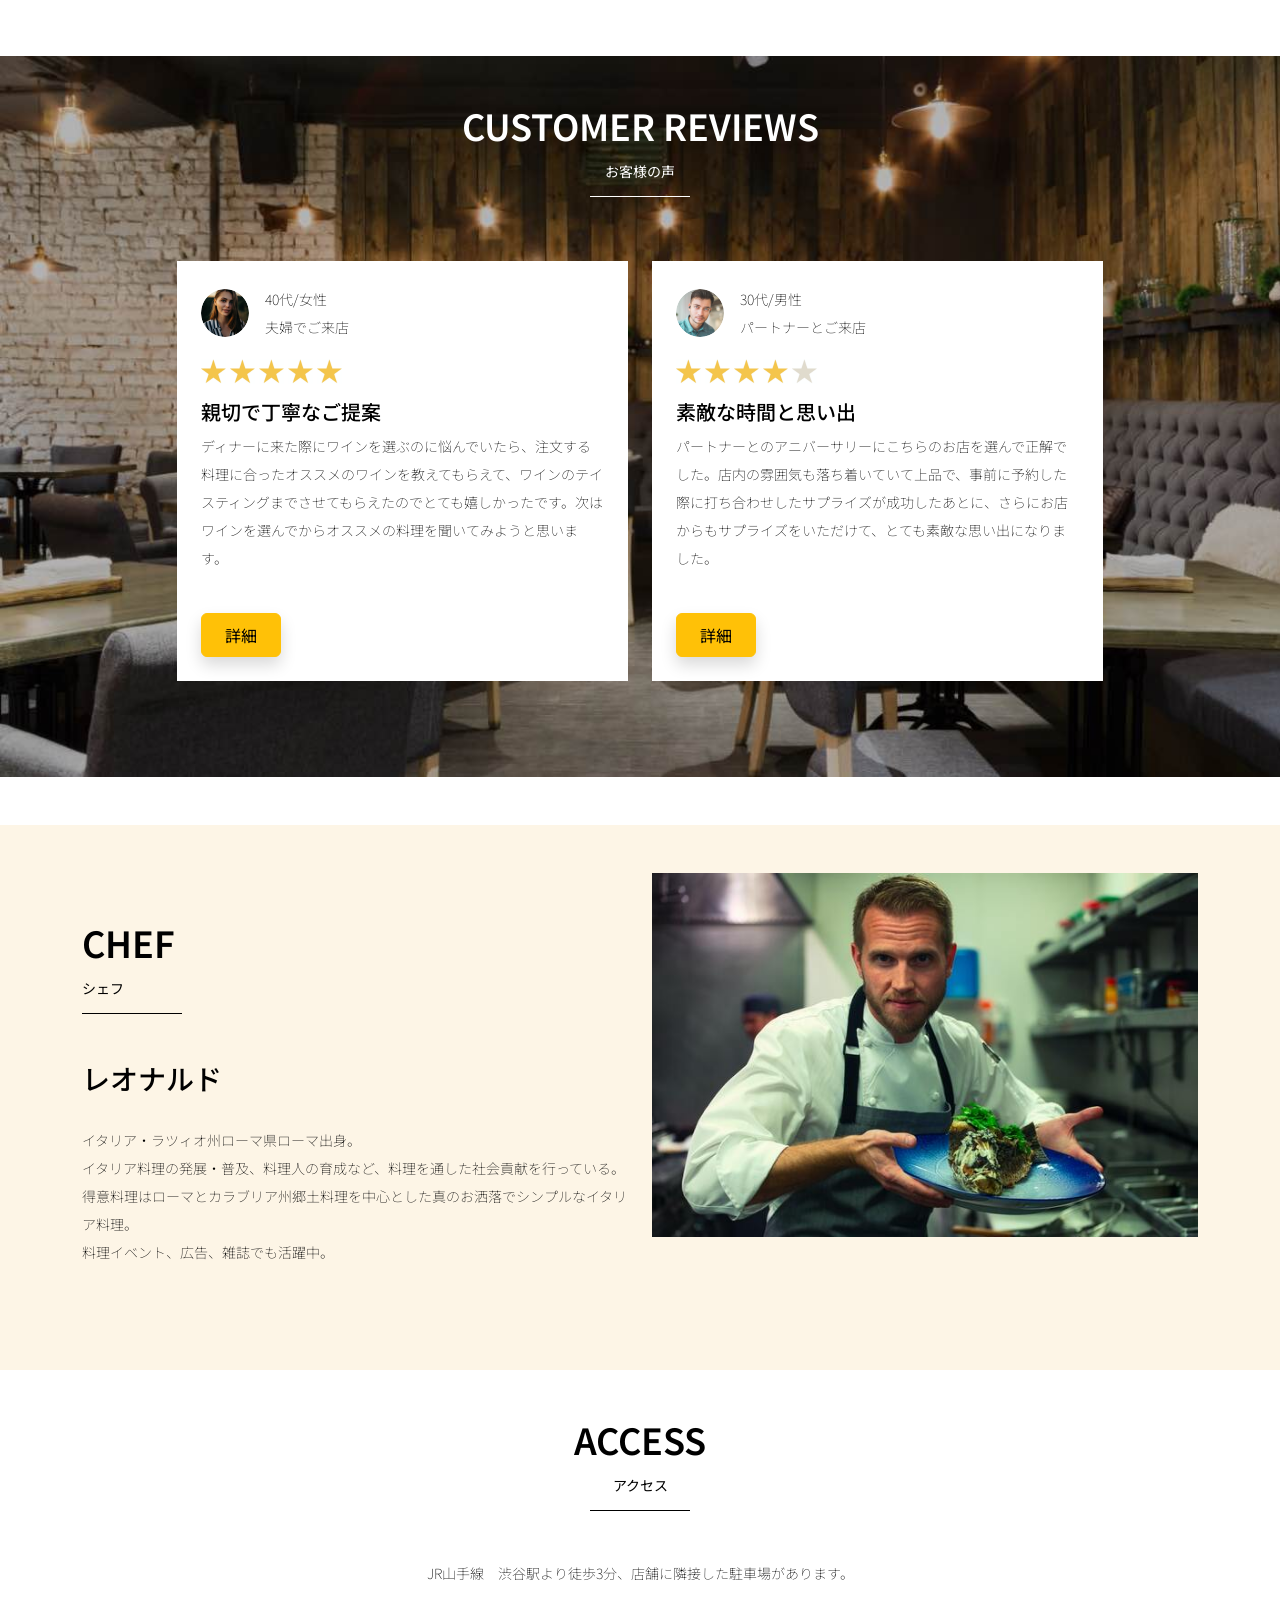
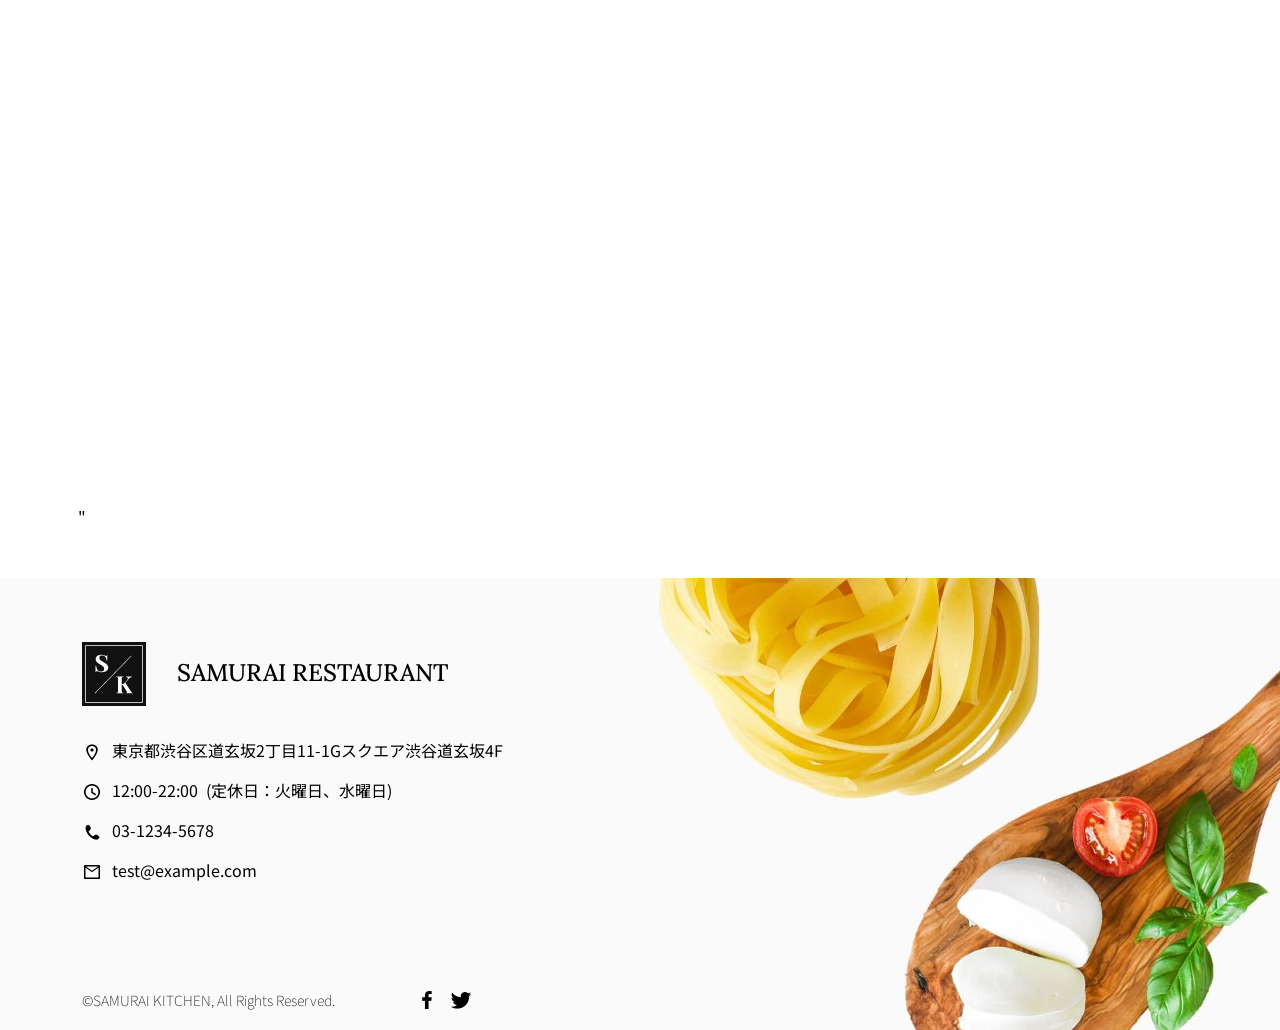
==== commit b53db6e7: "Add files via upload" ====
--- a/kadai_015/index.html
+++ b/kadai_015/index.html
@@ -384,7 +384,7 @@
         <div class="row">
           <div class="col-lg-6 text-left">
             <div class="py-5">
-              <h2 class="section_title about mb-5">
+              <h2 class="section_title chef mb-5">
                 CHEF
               </h2>
               <h3>レオナルド</h3>
--- a/kadai_015/stylesheet/style.css
+++ b/kadai_015/stylesheet/style.css
@@ -170,11 +170,11 @@
   bottom: 24px;
 }
 
-.about::after {
+.chef::after {
   content: "シェフ";
 }
 .chef_bg {
-  background-color: #fbf5e6;
+  background-color: #fdf5e6;
 }
 #chef h3 {
   margin-bottom: 30px;
